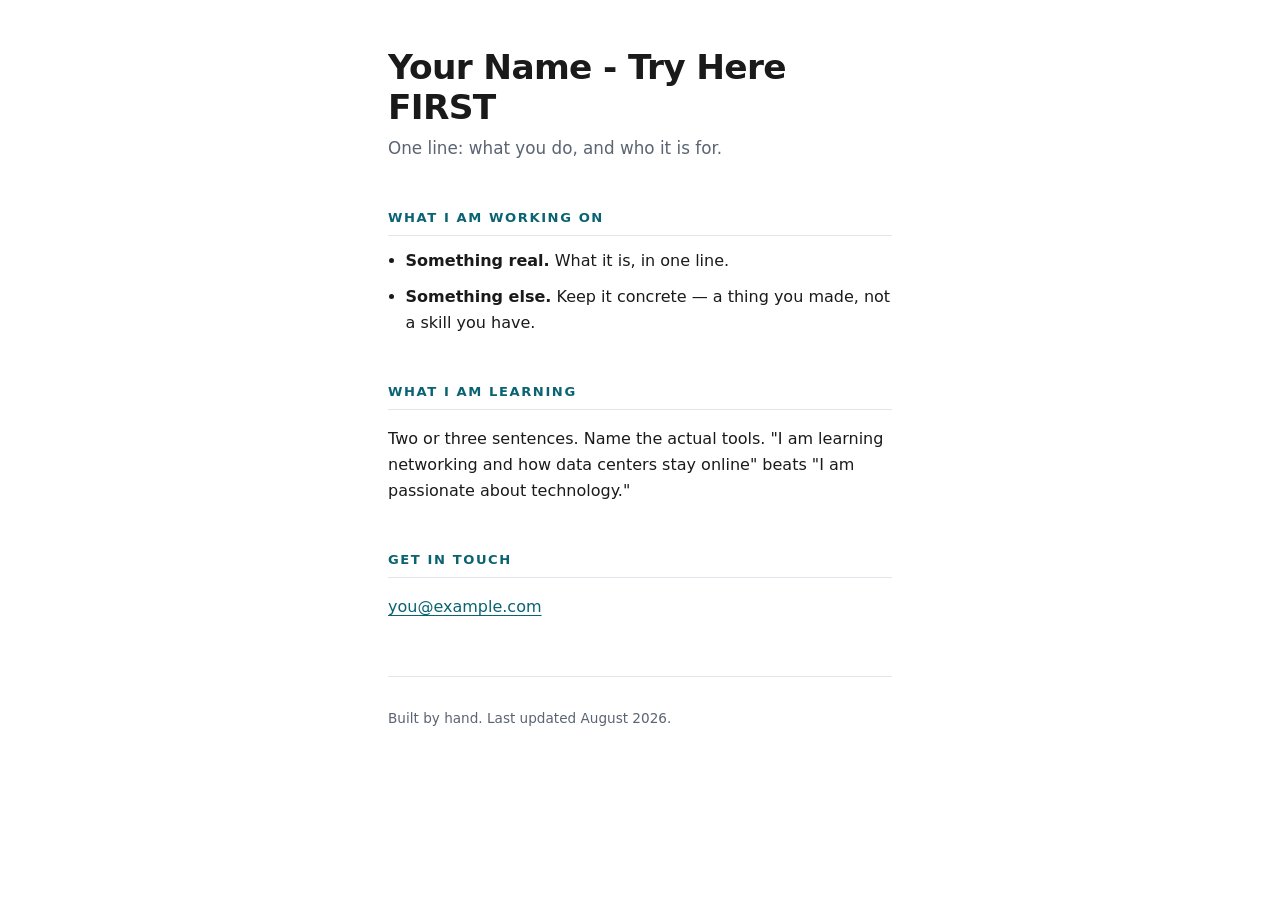
==== index.html @ 3586c40d "Initial commit" ====
<!doctype html>
<html lang="en">

<head>
  <meta charset="utf-8">
  <meta name="viewport" content="width=device-width, initial-scale=1">

  <!-- CHANGE THIS. It is the name on the browser tab, and it is what Google shows. -->
  <title>Your Name — what you build Test</title>

  <!-- CHANGE THIS TOO. One sentence. It is what shows under your link when someone shares it. -->
  <meta name="description" content="One sentence about who you are and what you make.">

  <link rel="stylesheet" href="styles.css">
</head>

<body>

  <header>
    <!-- Exactly ONE h1 on the page. It is your name. -->
    <h1>Your Name - Try Here FIRST</h1>
    <p class="tagline">One line: what you do, and who it is for.</p>
  </header>

  <main>

    <section>
      <h2>What I am working on</h2>
      <ul>
        <li><strong>Something real.</strong> What it is, in one line.</li>
        <li><strong>Something else.</strong> Keep it concrete — a thing you made, not a skill you have.</li>
      </ul>
    </section>

    <section>
      <h2>What I am learning</h2>
      <p>
        Two or three sentences. Name the actual tools. "I am learning networking and how data
        centers stay online" beats "I am passionate about technology."
      </p>
    </section>

    <section>
      <h2>Get in touch</h2>
      <!--
        Put an email you will still control after graduation. If you only have the school one
        today, that is fine — put it in, and change it later. That is what commits are for.
      -->
      <p><a href="mailto:you@example.com">you@example.com</a></p>
    </section>

  </main>

  <footer>
    <p>Built by hand. Last updated <!-- change this when you change the page --> August 2026.</p>
  </footer>

</body>

</html>
---- styles.css ----
/* ============================================================
   styles.css — this is YOURS to change. That is the point.
   Every value below is a decision somebody made. Change one,
   commit, and look at what happened.
   ============================================================ */

/* The custom properties. Change a colour ONCE here and it
   changes everywhere it is used further down. */
:root {
  --ink:        #1a1a1a;   /* body text */
  --muted:      #5a6472;   /* quieter text */
  --accent:     #0a6373;   /* links and rules — make this yours */
  --paper:      #ffffff;
  --line:       #e2e6ec;
  --measure:    34rem;     /* how wide a line of text gets before it wraps */
}

/* A sensible reset. Without border-box, padding makes boxes
   wider than you asked for, and nothing lines up. */
*, *::before, *::after { box-sizing: border-box; }

body {
  margin: 0 auto;
  padding: 3rem 1.25rem 4rem;
  max-width: var(--measure);
  background: var(--paper);
  color: var(--ink);
  font: 1rem/1.65 system-ui, -apple-system, "Segoe UI", Roboto, sans-serif;
}

h1 {
  margin: 0;
  font-size: 2.15rem;
  line-height: 1.15;
  letter-spacing: -0.02em;
}

.tagline {
  margin: 0.5rem 0 0;
  color: var(--muted);
  font-size: 1.05rem;
}

h2 {
  margin: 2.75rem 0 0.75rem;
  padding-bottom: 0.4rem;
  border-bottom: 1px solid var(--line);
  font-size: 0.82rem;
  font-weight: 700;
  letter-spacing: 0.12em;
  text-transform: uppercase;
  color: var(--accent);
}

ul { margin: 0; padding-left: 1.1rem; }
li { margin-bottom: 0.6rem; }

a {
  color: var(--accent);
  text-underline-offset: 3px;
}
a:hover { text-decoration: none; }

footer {
  margin-top: 3.5rem;
  padding-top: 1rem;
  border-top: 1px solid var(--line);
  color: var(--muted);
  font-size: 0.85rem;
}

/* Someone reading this on a phone is the common case, not the
   edge case. Test it there before you call the page done. */
@media (max-width: 30rem) {
  body { padding-top: 2rem; }
  h1   { font-size: 1.8rem; }
}
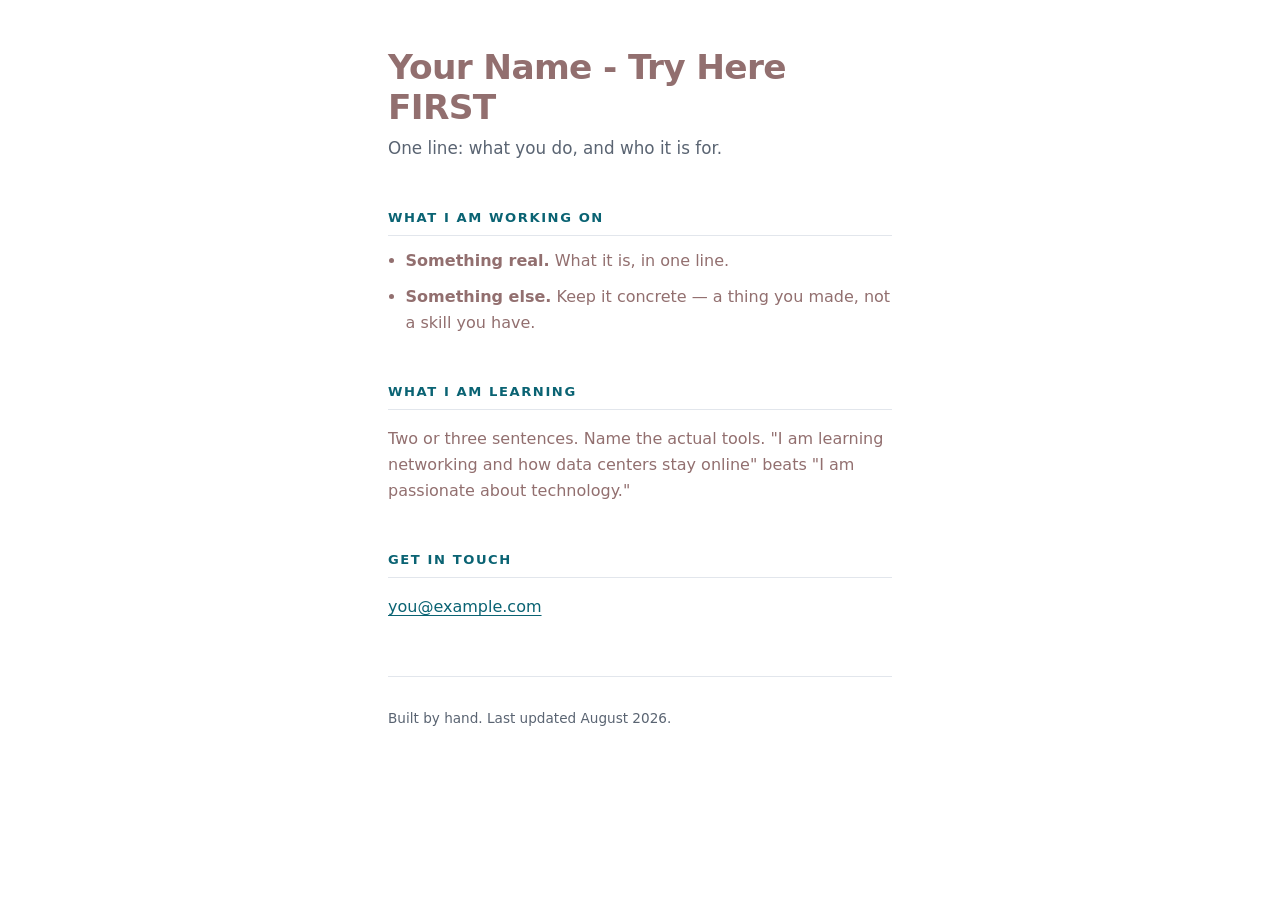
==== commit aee096fe: "Change color and put name on index" ====
--- a/index.html
+++ b/index.html
@@ -6,7 +6,7 @@
   <meta name="viewport" content="width=device-width, initial-scale=1">
 
   <!-- CHANGE THIS. It is the name on the browser tab, and it is what Google shows. -->
-  <title>Your Name — what you build Test</title>
+  <title>Alexandra Zaharie  — what you build Test</title>
 
   <!-- CHANGE THIS TOO. One sentence. It is what shows under your link when someone shares it. -->
   <meta name="description" content="One sentence about who you are and what you make.">
--- a/styles.css
+++ b/styles.css
@@ -7,7 +7,7 @@
 /* The custom properties. Change a colour ONCE here and it
    changes everywhere it is used further down. */
 :root {
-  --ink:        #1a1a1a;   /* body text */
+  --ink:        #926f6f;   /* body text */
   --muted:      #5a6472;   /* quieter text */
   --accent:     #0a6373;   /* links and rules — make this yours */
   --paper:      #ffffff;
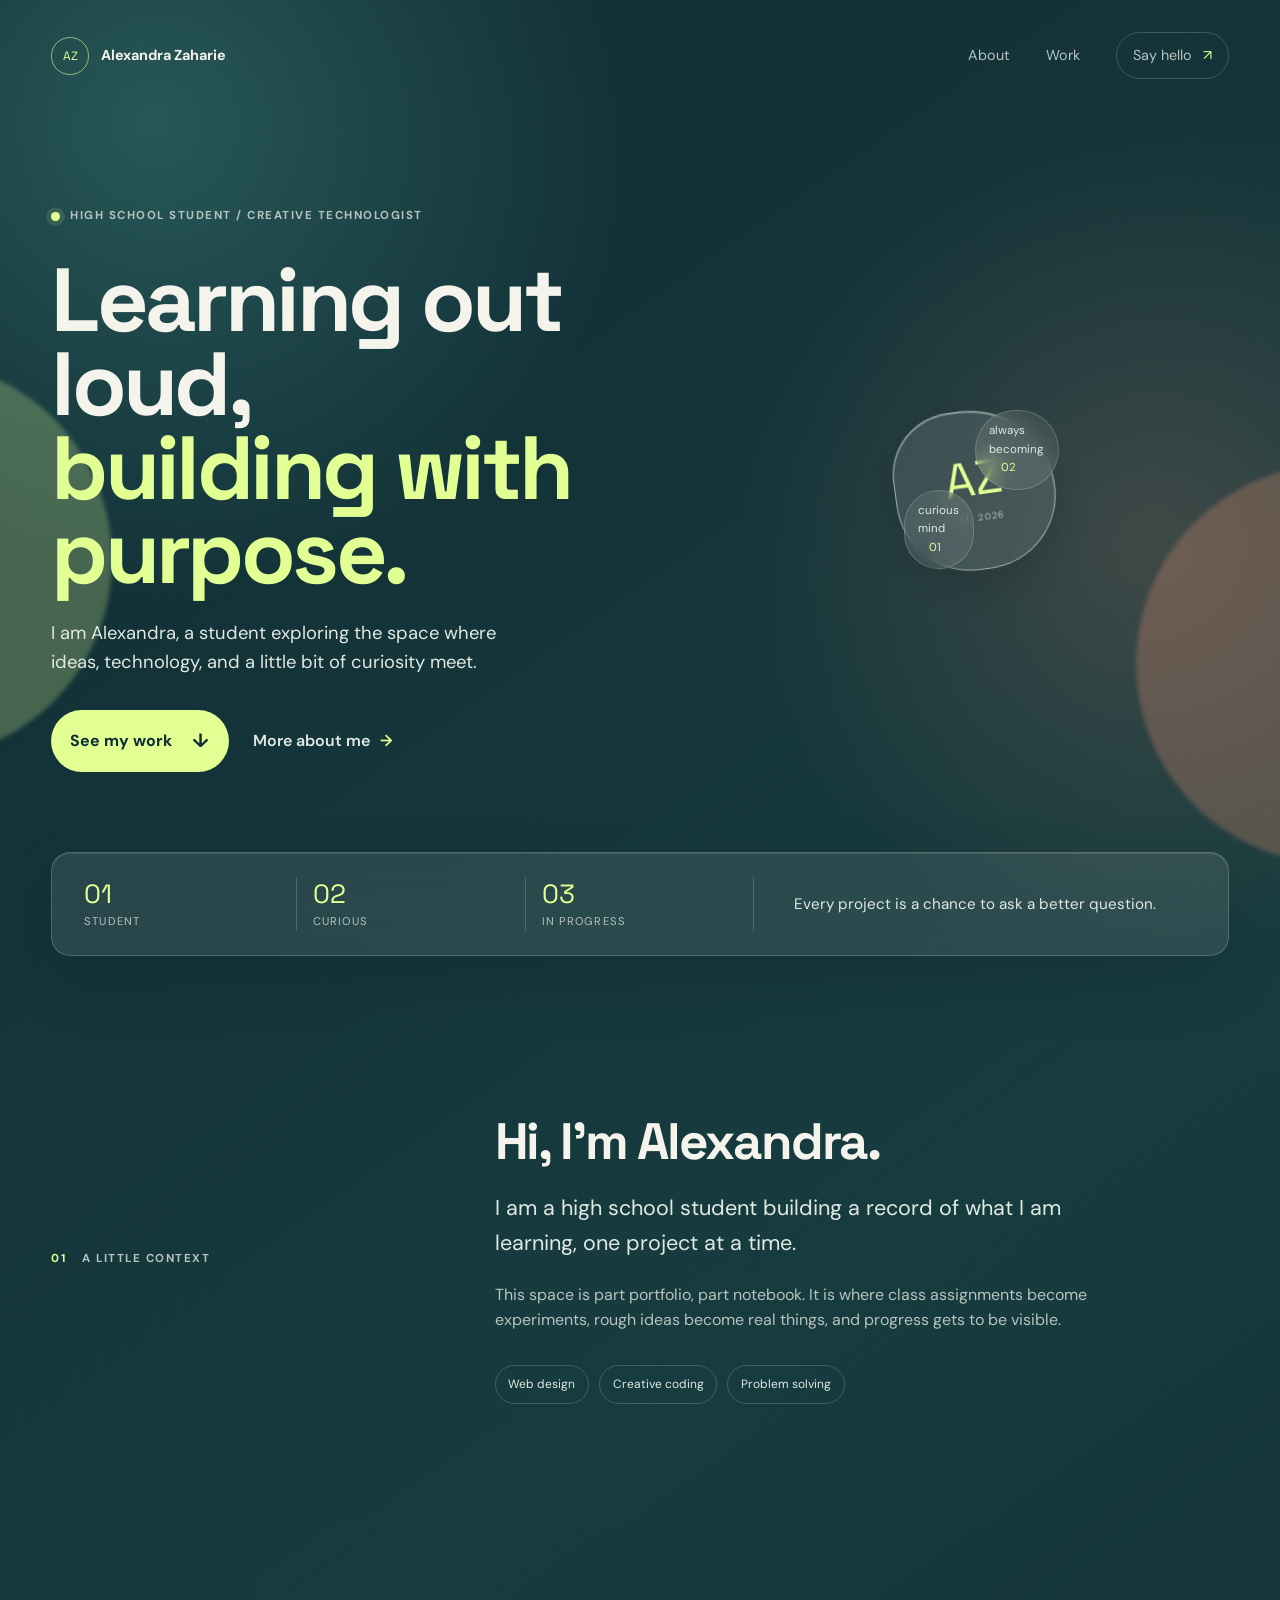
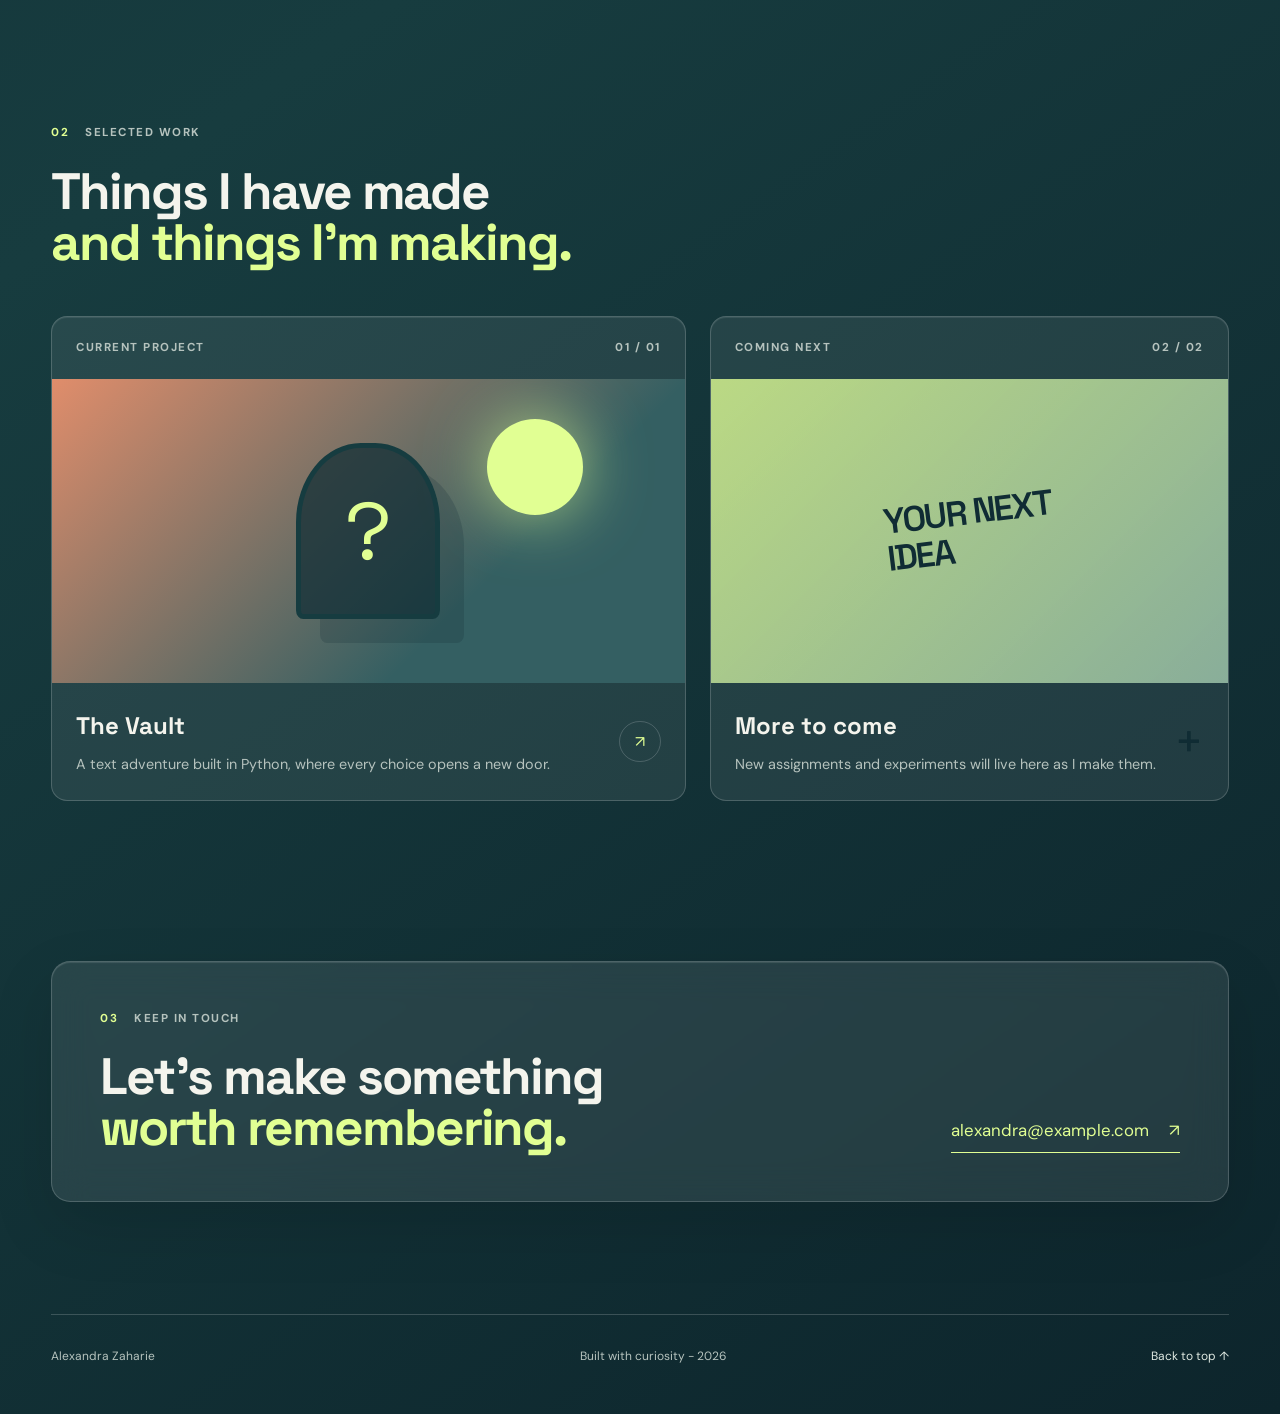
==== commit bfae9892: "Day 24" ====
--- a/index.html
+++ b/index.html
@@ -4,57 +4,102 @@
 <head>
   <meta charset="utf-8">
   <meta name="viewport" content="width=device-width, initial-scale=1">
-
-  <!-- CHANGE THIS. It is the name on the browser tab, and it is what Google shows. -->
-  <title>Alexandra Zaharie  — what you build Test</title>
-
-  <!-- CHANGE THIS TOO. One sentence. It is what shows under your link when someone shares it. -->
-  <meta name="description" content="One sentence about who you are and what you make.">
-
+  <meta name="theme-color" content="#102c34">
+  <title>Alexandra Zaharie | Student portfolio</title>
+  <meta name="description"
+    content="The student portfolio of Alexandra Zaharie: curious, creative, and always building the next thing.">
+  <link rel="preconnect" href="https://fonts.googleapis.com">
+  <link rel="preconnect" href="https://fonts.gstatic.com" crossorigin>
+  <link
+    href="https://fonts.googleapis.com/css2?family=DM+Sans:wght@400;500;600;700&family=Space+Grotesk:wght@500;600;700&display=swap"
+    rel="stylesheet">
   <link rel="stylesheet" href="styles.css">
 </head>
 
 <body>
-
-  <header>
-    <!-- Exactly ONE h1 on the page. It is your name. -->
-    <h1>Your Name - Try Here FIRST</h1>
-    <p class="tagline">One line: what you do, and who it is for.</p>
+  <div class="ambient ambient-one" aria-hidden="true"></div>
+  <div class="ambient ambient-two" aria-hidden="true"></div>
+  <header class="site-header">
+    <a class="brand" href="#top" aria-label="Alexandra Zaharie home"><span class="brand-mark">AZ</span><span>Alexandra
+        Zaharie</span></a>
+    <nav aria-label="Main navigation"><a href="#about">About</a><a href="#work">Work</a><a class="nav-cta"
+        href="#contact">Say hello <span aria-hidden="true">&#8599;</span></a></nav>
   </header>
-
-  <main>
-
-    <section>
-      <h2>What I am working on</h2>
-      <ul>
-        <li><strong>Something real.</strong> What it is, in one line.</li>
-        <li><strong>Something else.</strong> Keep it concrete — a thing you made, not a skill you have.</li>
-      </ul>
+  <main id="top">
+    <section class="hero" aria-labelledby="hero-title">
+      <div class="hero-copy">
+        <p class="eyebrow"><span class="status-dot"></span> High school student / creative technologist</p>
+        <h1 id="hero-title">Learning out loud,<br><em>building with purpose.</em></h1>
+        <p class="hero-intro">I am Alexandra, a student exploring the space where ideas, technology, and a little bit of
+          curiosity meet.</p>
+        <div class="hero-actions"><a class="button button-primary" href="#work">See my work <span
+              aria-hidden="true">&#8595;</span></a><a class="text-link" href="#about">More about me <span
+              aria-hidden="true">&#8594;</span></a></div>
+      </div>
+      <div class="hero-orbit" aria-label="A visual timeline of Alexandra's interests">
+        <div class="orbit-ring orbit-ring-one"></div>
+        <div class="orbit-ring orbit-ring-two"></div>
+        <div class="orbit-core"><span>AZ</span><small>EST. 2026</small></div>
+        <div class="orbit-note note-top">curious mind <span>01</span></div>
+        <div class="orbit-note note-bottom">always becoming <span>02</span></div>
+      </div>
     </section>
-
-    <section>
-      <h2>What I am learning</h2>
-      <p>
-        Two or three sentences. Name the actual tools. "I am learning networking and how data
-        centers stay online" beats "I am passionate about technology."
-      </p>
+    <section class="signal-strip glass-panel" aria-label="A snapshot of Alexandra">
+      <div><strong>01</strong><span>student</span></div>
+      <div><strong>02</strong><span>curious</span></div>
+      <div><strong>03</strong><span>in progress</span></div>
+      <p>Every project is a chance to ask a better question.</p>
     </section>
-
-    <section>
-      <h2>Get in touch</h2>
-      <!--
-        Put an email you will still control after graduation. If you only have the school one
-        today, that is fine — put it in, and change it later. That is what commits are for.
-      -->
-      <p><a href="mailto:you@example.com">you@example.com</a></p>
+    <section class="content-section about-grid" id="about" aria-labelledby="about-title">
+      <div class="section-label"><span>01</span> A little context</div>
+      <div class="about-copy">
+        <h2 id="about-title">Hi, I'm Alexandra.</h2>
+        <p class="lead">I am a high school student building a record of what I am learning, one project at a time.</p>
+        <p>This space is part portfolio, part notebook. It is where class assignments become experiments, rough ideas
+          become real things, and progress gets to be visible.</p>
+        <div class="interest-list" aria-label="Current interests"><span>Web design</span><span>Creative
+            coding</span><span>Problem solving</span></div>
+      </div>
     </section>
-
+    <section class="content-section work-section" id="work" aria-labelledby="work-title">
+      <div class="work-heading">
+        <div class="section-label"><span>02</span> Selected work</div>
+        <h2 id="work-title">Things I have made<br><em>and things I'm making.</em></h2>
+      </div>
+      <div class="project-grid">
+        <article class="project-card">
+          <div class="project-topline"><span>Current project</span><span>01 / 01</span></div>
+          <div class="project-art vault-art" aria-hidden="true"><span class="vault-sun"></span><span
+              class="vault-door">?</span></div>
+          <div class="project-info">
+            <div>
+              <h3>The Vault</h3>
+              <p>A text adventure built in Python, where every choice opens a new door.</p>
+            </div><a class="round-arrow" href="game/README.md" aria-label="Explore The Vault project">&#8599;</a>
+          </div>
+        </article>
+        <article class="project-card">
+          <div class="project-topline"><span>Coming next</span><span>02 / 02</span></div>
+          <div class="project-art next-art"><span>YOUR NEXT<br>IDEA</span></div>
+          <div class="project-info">
+            <div>
+              <h3>More to come</h3>
+              <p>New assignments and experiments will live here as I make them.</p>
+            </div><span class="plus-mark" aria-hidden="true">+</span>
+          </div>
+        </article>
+      </div>
+    </section>
+    <section class="contact-section glass-panel" id="contact" aria-labelledby="contact-title">
+      <div>
+        <div class="section-label"><span>03</span> Keep in touch</div>
+        <h2 id="contact-title">Let's make something<br><em>worth remembering.</em></h2>
+      </div><a class="contact-link" href="mailto:alexandra@example.com">alexandra@example.com <span
+          aria-hidden="true">&#8599;</span></a>
+    </section>
   </main>
-
-  <footer>
-    <p>Built by hand. Last updated <!-- change this when you change the page --> August 2026.</p>
+  <footer><span>Alexandra Zaharie</span><span>Built with curiosity - 2026</span><a href="#top">Back to top &#8593;</a>
   </footer>
-
 </body>
 
 </html>
--- a/styles.css
+++ b/styles.css
@@ -1,77 +1,657 @@
-/* ============================================================
-   styles.css — this is YOURS to change. That is the point.
-   Every value below is a decision somebody made. Change one,
-   commit, and look at what happened.
-   ============================================================ */
-
-/* The custom properties. Change a colour ONCE here and it
-   changes everywhere it is used further down. */
 :root {
-  --ink:        #926f6f;   /* body text */
-  --muted:      #5a6472;   /* quieter text */
-  --accent:     #0a6373;   /* links and rules — make this yours */
-  --paper:      #ffffff;
-  --line:       #e2e6ec;
-  --measure:    34rem;     /* how wide a line of text gets before it wraps */
-}
-
-/* A sensible reset. Without border-box, padding makes boxes
-   wider than you asked for, and nothing lines up. */
-*, *::before, *::after { box-sizing: border-box; }
+  --ink: #f4f4ed;
+  --muted: #b6c3be;
+  --soft: #dfe9e2;
+  --accent: #e1ff93;
+  --coral: #ff9a78;
+  --deep: #102c34;
+  --glass: rgba(255, 255, 255, .09);
+  --line: rgba(255, 255, 255, .18)
+}
+
+*,
+*::before,
+*::after {
+  box-sizing: border-box
+}
+
+html {
+  scroll-behavior: smooth
+}
 
 body {
-  margin: 0 auto;
-  padding: 3rem 1.25rem 4rem;
-  max-width: var(--measure);
-  background: var(--paper);
+  margin: 0;
+  min-width: 320px;
+  background: var(--deep);
+  background-image: radial-gradient(circle at 12% 4%, rgba(67, 139, 129, .45), transparent 30rem), radial-gradient(circle at 90% 18%, rgba(255, 154, 120, .18), transparent 26rem), linear-gradient(145deg, #102c34, #173c3f 48%, #0d252c);
   color: var(--ink);
-  font: 1rem/1.65 system-ui, -apple-system, "Segoe UI", Roboto, sans-serif;
+  font: 1rem/1.6 "DM Sans", sans-serif;
+  overflow-x: hidden
+}
+
+h1,
+h2,
+h3,
+p {
+  margin-top: 0
+}
+
+h1,
+h2,
+h3 {
+  font-family: "Space Grotesk", sans-serif
 }
 
 h1 {
+  margin-bottom: 1.5rem;
+  font-size: clamp(3.3rem, 7vw, 6.7rem);
+  line-height: .94;
+  letter-spacing: -.04em
+}
+
+h2 {
+  margin-bottom: 1.5rem;
+  font-size: clamp(2.4rem, 4vw, 4.8rem);
+  line-height: 1;
+  letter-spacing: -.04em
+}
+
+h3 {
+  margin-bottom: .45rem;
+  font-size: 1.5rem
+}
+
+em {
+  color: var(--accent);
+  font-style: normal
+}
+
+a {
+  color: inherit;
+  text-decoration: none
+}
+
+.ambient {
+  position: fixed;
+  z-index: -1;
+  width: 25rem;
+  height: 25rem;
+  border-radius: 50%;
+  filter: blur(2px);
+  opacity: .25;
+  pointer-events: none
+}
+
+.ambient-one {
+  top: 40%;
+  left: -18rem;
+  background: var(--accent)
+}
+
+.ambient-two {
+  right: -16rem;
+  bottom: 4%;
+  background: var(--coral)
+}
+
+.site-header,
+main,
+footer {
+  width: min(1180px, calc(100% - 8vw));
+  margin-inline: auto
+}
+
+.site-header {
+  display: flex;
+  align-items: center;
+  justify-content: space-between;
+  padding: 2rem 0
+}
+
+.brand,
+nav,
+.hero-actions,
+.project-topline,
+.project-info,
+footer,
+.interest-list {
+  display: flex;
+  align-items: center
+}
+
+.brand {
+  gap: .75rem;
+  font-size: .9rem;
+  font-weight: 700
+}
+
+.brand-mark {
+  display: grid;
+  width: 2.35rem;
+  height: 2.35rem;
+  place-items: center;
+  border: 1px solid rgba(225, 255, 147, .6);
+  border-radius: 50%;
+  color: var(--accent);
+  font: .75rem "Space Grotesk", sans-serif
+}
+
+nav {
+  gap: 2.25rem;
+  color: var(--muted);
+  font-size: .9rem
+}
+
+nav a,
+.text-link,
+footer a {
+  transition: color .2s ease
+}
+
+nav a:hover,
+.text-link:hover,
+footer a:hover {
+  color: var(--accent)
+}
+
+.nav-cta {
+  padding: .7rem 1rem;
+  border: 1px solid var(--line);
+  border-radius: 999px
+}
+
+.nav-cta span {
+  color: var(--accent);
+  margin-left: .4rem
+}
+
+.hero {
+  display: grid;
+  min-height: 650px;
+  grid-template-columns: 1.1fr .9fr;
+  align-items: center;
+  gap: 3rem;
+  padding: 6rem 0 5rem
+}
+
+.eyebrow,
+.section-label,
+.project-topline {
+  color: var(--muted);
+  font-size: .72rem;
+  font-weight: 700;
+  letter-spacing: .13em;
+  text-transform: uppercase
+}
+
+.eyebrow {
+  display: flex;
+  align-items: center;
+  gap: .65rem;
+  margin-bottom: 2rem
+}
+
+.status-dot {
+  width: .55rem;
+  height: .55rem;
+  border-radius: 50%;
+  background: var(--accent);
+  box-shadow: 0 0 0 .3rem rgba(225, 255, 147, .12)
+}
+
+.hero-intro {
+  max-width: 31rem;
+  margin-bottom: 2rem;
+  color: var(--soft);
+  font-size: 1.15rem
+}
+
+.hero-actions {
+  gap: 1.5rem
+}
+
+.button {
+  display: inline-flex;
+  align-items: center;
+  gap: 1.25rem;
+  padding: 1rem 1.2rem;
+  border-radius: 999px;
+  font-weight: 700
+}
+
+.button-primary {
+  background: var(--accent);
+  color: var(--deep)
+}
+
+.button-primary span {
+  font-size: 1.2rem
+}
+
+.text-link {
+  color: var(--soft);
+  font-weight: 600
+}
+
+.text-link span {
+  margin-left: .4rem;
+  color: var(--accent)
+}
+
+.hero-orbit {
+  position: relative;
+  aspect-ratio: 1;
+  max-width: 31rem;
+  margin: auto
+}
+
+.orbit-ring {
+  position: absolute;
+  inset: 10%;
+  border: 1px solid rgba(255, 255, 255, .22);
+  border-radius: 50%;
+  transform: rotate(-24deg) skewX(-8deg)
+}
+
+.orbit-ring-one {
+  inset: 5% 15%;
+  border-color: rgba(225, 255, 147, .42)
+}
+
+.orbit-ring-two {
+  inset: 18% 1%;
+  transform: rotate(36deg) skewX(14deg);
+  border-color: rgba(255, 154, 120, .4)
+}
+
+.orbit-core {
+  position: absolute;
+  top: 50%;
+  left: 50%;
+  display: grid;
+  width: 10rem;
+  height: 10rem;
+  place-content: center;
+  border: 1px solid rgba(255, 255, 255, .5);
+  border-radius: 42% 58% 50% 50%;
+  background: rgba(255, 255, 255, .1);
+  box-shadow: inset 0 1px 1px rgba(255, 255, 255, .35), 0 1rem 3rem rgba(0, 0, 0, .15);
+  text-align: center;
+  transform: translate(-50%, -50%) rotate(-8deg);
+  backdrop-filter: blur(16px)
+}
+
+.orbit-core span {
+  color: var(--accent);
+  font: 3rem "Space Grotesk", sans-serif;
+  line-height: 1
+}
+
+.orbit-core small {
+  margin-top: .5rem;
+  color: var(--muted);
+  font-size: .58rem;
+  letter-spacing: .15em
+}
+
+.orbit-note {
+  position: absolute;
+  padding: .7rem .85rem;
+  border: 1px solid var(--line);
+  border-radius: 999px;
+  background: rgba(255, 255, 255, .08);
+  color: var(--soft);
+  font-size: .72rem;
+  backdrop-filter: blur(10px)
+}
+
+.orbit-note span {
+  margin-left: .7rem;
+  color: var(--accent)
+}
+
+.note-top {
+  top: 16%;
+  right: 0
+}
+
+.note-bottom {
+  bottom: 13%;
+  left: 2%
+}
+
+.glass-panel {
+  border: 1px solid var(--line);
+  background: var(--glass);
+  box-shadow: inset 0 1px 1px rgba(255, 255, 255, .12), 0 1.5rem 4rem rgba(0, 0, 0, .12);
+  backdrop-filter: blur(18px)
+}
+
+.signal-strip {
+  display: grid;
+  grid-template-columns: repeat(3, 1fr) 2fr;
+  gap: 1rem;
+  align-items: center;
+  padding: 1.5rem 2rem;
+  border-radius: 1.2rem
+}
+
+.signal-strip div {
+  display: flex;
+  flex-direction: column;
+  gap: .1rem;
+  border-right: 1px solid var(--line)
+}
+
+.signal-strip strong {
+  color: var(--accent);
+  font: 1.65rem "Space Grotesk", sans-serif
+}
+
+.signal-strip span {
+  color: var(--muted);
+  font-size: .7rem;
+  letter-spacing: .1em;
+  text-transform: uppercase
+}
+
+.signal-strip p {
   margin: 0;
-  font-size: 2.15rem;
-  line-height: 1.15;
-  letter-spacing: -0.02em;
-}
-
-.tagline {
-  margin: 0.5rem 0 0;
+  padding-left: 1.5rem;
+  color: var(--soft);
+  font-size: .95rem
+}
+
+.content-section {
+  padding: 10rem 0
+}
+
+.section-label {
+  display: flex;
+  gap: 1rem;
+  align-items: center
+}
+
+.section-label span {
+  color: var(--accent)
+}
+
+.about-grid {
+  display: grid;
+  grid-template-columns: .7fr 1.3fr;
+  gap: 3rem
+}
+
+.about-copy {
+  max-width: 46rem
+}
+
+.about-copy h2 {
+  max-width: 26rem
+}
+
+.lead {
+  max-width: 37rem;
+  color: var(--soft);
+  font-size: 1.35rem
+}
+
+.about-copy>p:not(.lead) {
+  max-width: 38rem;
+  color: var(--muted)
+}
+
+.interest-list {
+  flex-wrap: wrap;
+  gap: .6rem;
+  margin-top: 2rem
+}
+
+.interest-list span {
+  padding: .55rem .8rem;
+  border: 1px solid var(--line);
+  border-radius: 999px;
+  color: var(--soft);
+  font-size: .75rem
+}
+
+.work-heading {
+  margin-bottom: 3rem
+}
+
+.work-heading h2 {
+  margin: 1.5rem 0 0
+}
+
+.project-grid {
+  display: grid;
+  grid-template-columns: 1.1fr .9fr;
+  gap: 1.5rem
+}
+
+.project-card {
+  overflow: hidden;
+  border: 1px solid var(--line);
+  border-radius: 1rem;
+  background: rgba(255, 255, 255, .075);
+  box-shadow: inset 0 1px 1px rgba(255, 255, 255, .1)
+}
+
+.project-topline {
+  justify-content: space-between;
+  padding: 1.35rem 1.5rem
+}
+
+.project-art {
+  position: relative;
+  display: grid;
+  min-height: 19rem;
+  place-items: center;
+  overflow: hidden
+}
+
+.vault-art {
+  background: linear-gradient(135deg, #e08d6b, #345f62 68%)
+}
+
+.vault-sun {
+  position: absolute;
+  top: 13%;
+  right: 16%;
+  width: 6rem;
+  height: 6rem;
+  border-radius: 50%;
+  background: var(--accent);
+  box-shadow: 0 0 4rem rgba(225, 255, 147, .7)
+}
+
+.vault-door {
+  z-index: 1;
+  display: grid;
+  width: 9rem;
+  height: 11rem;
+  place-items: center;
+  border: 5px solid #163c40;
+  border-radius: 45% 45% 5% 5%;
+  background: rgba(15, 44, 52, .72);
+  color: var(--accent);
+  font: 5rem "Space Grotesk", sans-serif;
+  box-shadow: 1.5rem 1.5rem 0 rgba(16, 44, 52, .2)
+}
+
+.next-art {
+  background: linear-gradient(135deg, rgba(225, 255, 147, .8), #89ae9a);
+  color: var(--deep)
+}
+
+.next-art span {
+  font: 600 2.2rem/1.05 "Space Grotesk", sans-serif;
+  letter-spacing: -.06em;
+  transform: rotate(-7deg)
+}
+
+.project-info {
+  justify-content: space-between;
+  gap: 1rem;
+  padding: 1.5rem
+}
+
+.project-info p {
+  max-width: 30rem;
+  margin: 0;
   color: var(--muted);
-  font-size: 1.05rem;
-}
-
-h2 {
-  margin: 2.75rem 0 0.75rem;
-  padding-bottom: 0.4rem;
-  border-bottom: 1px solid var(--line);
-  font-size: 0.82rem;
-  font-weight: 700;
-  letter-spacing: 0.12em;
-  text-transform: uppercase;
+  font-size: .9rem
+}
+
+.round-arrow {
+  display: grid;
+  flex: 0 0 auto;
+  width: 2.6rem;
+  height: 2.6rem;
+  place-items: center;
+  border: 1px solid var(--line);
+  border-radius: 50%;
+  color: var(--accent)
+}
+
+.plus-mark {
+  color: var(--deep);
+  font: 3rem "Space Grotesk", sans-serif
+}
+
+.contact-section {
+  display: flex;
+  align-items: end;
+  justify-content: space-between;
+  gap: 2rem;
+  margin-bottom: 7rem;
+  padding: 3rem;
+  border-radius: 1.2rem
+}
+
+.contact-section h2 {
+  margin: 1.4rem 0 0
+}
+
+.contact-link {
+  padding-bottom: .5rem;
+  border-bottom: 1px solid var(--accent);
   color: var(--accent);
-}
-
-ul { margin: 0; padding-left: 1.1rem; }
-li { margin-bottom: 0.6rem; }
-
-a {
-  color: var(--accent);
-  text-underline-offset: 3px;
-}
-a:hover { text-decoration: none; }
+  font-size: 1.05rem
+}
+
+.contact-link span {
+  margin-left: 1rem
+}
 
 footer {
-  margin-top: 3.5rem;
-  padding-top: 1rem;
+  justify-content: space-between;
+  padding: 2rem 0 3rem;
   border-top: 1px solid var(--line);
   color: var(--muted);
-  font-size: 0.85rem;
-}
-
-/* Someone reading this on a phone is the common case, not the
-   edge case. Test it there before you call the page done. */
-@media (max-width: 30rem) {
-  body { padding-top: 2rem; }
-  h1   { font-size: 1.8rem; }
-}
+  font-size: .75rem
+}
+
+footer a {
+  color: var(--soft)
+}
+
++@media(max-width:760px) {
+
+  .site-header,
+  main,
+  footer {
+    width: min(100% - 2.5rem, 42rem)
+  }
+
+  .site-header {
+    padding: 1.4rem 0
+  }
+
+  nav {
+    gap: .8rem
+  }
+
+  nav>a:not(.nav-cta) {
+    display: none
+  }
+
+  .hero {
+    min-height: auto;
+    grid-template-columns: 1fr;
+    gap: 3rem;
+    padding: 5rem 0 4rem
+  }
+
+  .hero-orbit {
+    width: min(100%, 25rem)
+  }
+
+  .signal-strip {
+    grid-template-columns: repeat(3, 1fr);
+    padding: 1.25rem
+  }
+
+  .signal-strip p {
+    grid-column: 1/-1;
+    padding: 1rem 0 0;
+    border-top: 1px solid var(--line)
+  }
+
+  .content-section {
+    padding: 6rem 0
+  }
+
+  .about-grid,
+  .project-grid {
+    grid-template-columns: 1fr;
+    gap: 2rem
+  }
+
+  .section-label {
+    margin-bottom: 1.5rem
+  }
+
+  .contact-section {
+    display: block;
+    margin-bottom: 4rem;
+    padding: 2rem
+  }
+
+  .contact-link {
+    display: inline-block;
+    margin-top: 2rem;
+    font-size: .9rem
+  }
+
+  footer {
+    flex-wrap: wrap;
+    gap: 1rem
+  }
+}
+
+@media(max-width:420px) {
+  h1 {
+    font-size: 3rem
+  }
+
+  .hero-intro {
+    font-size: 1rem
+  }
+
+  .signal-strip {
+    gap: .6rem
+  }
+
+  .signal-strip strong {
+    font-size: 1.3rem
+  }
+
+  .project-art {
+    min-height: 15rem
+  }
+
+  .contact-section h2 {
+    font-size: 2.35rem
+  }
+}
